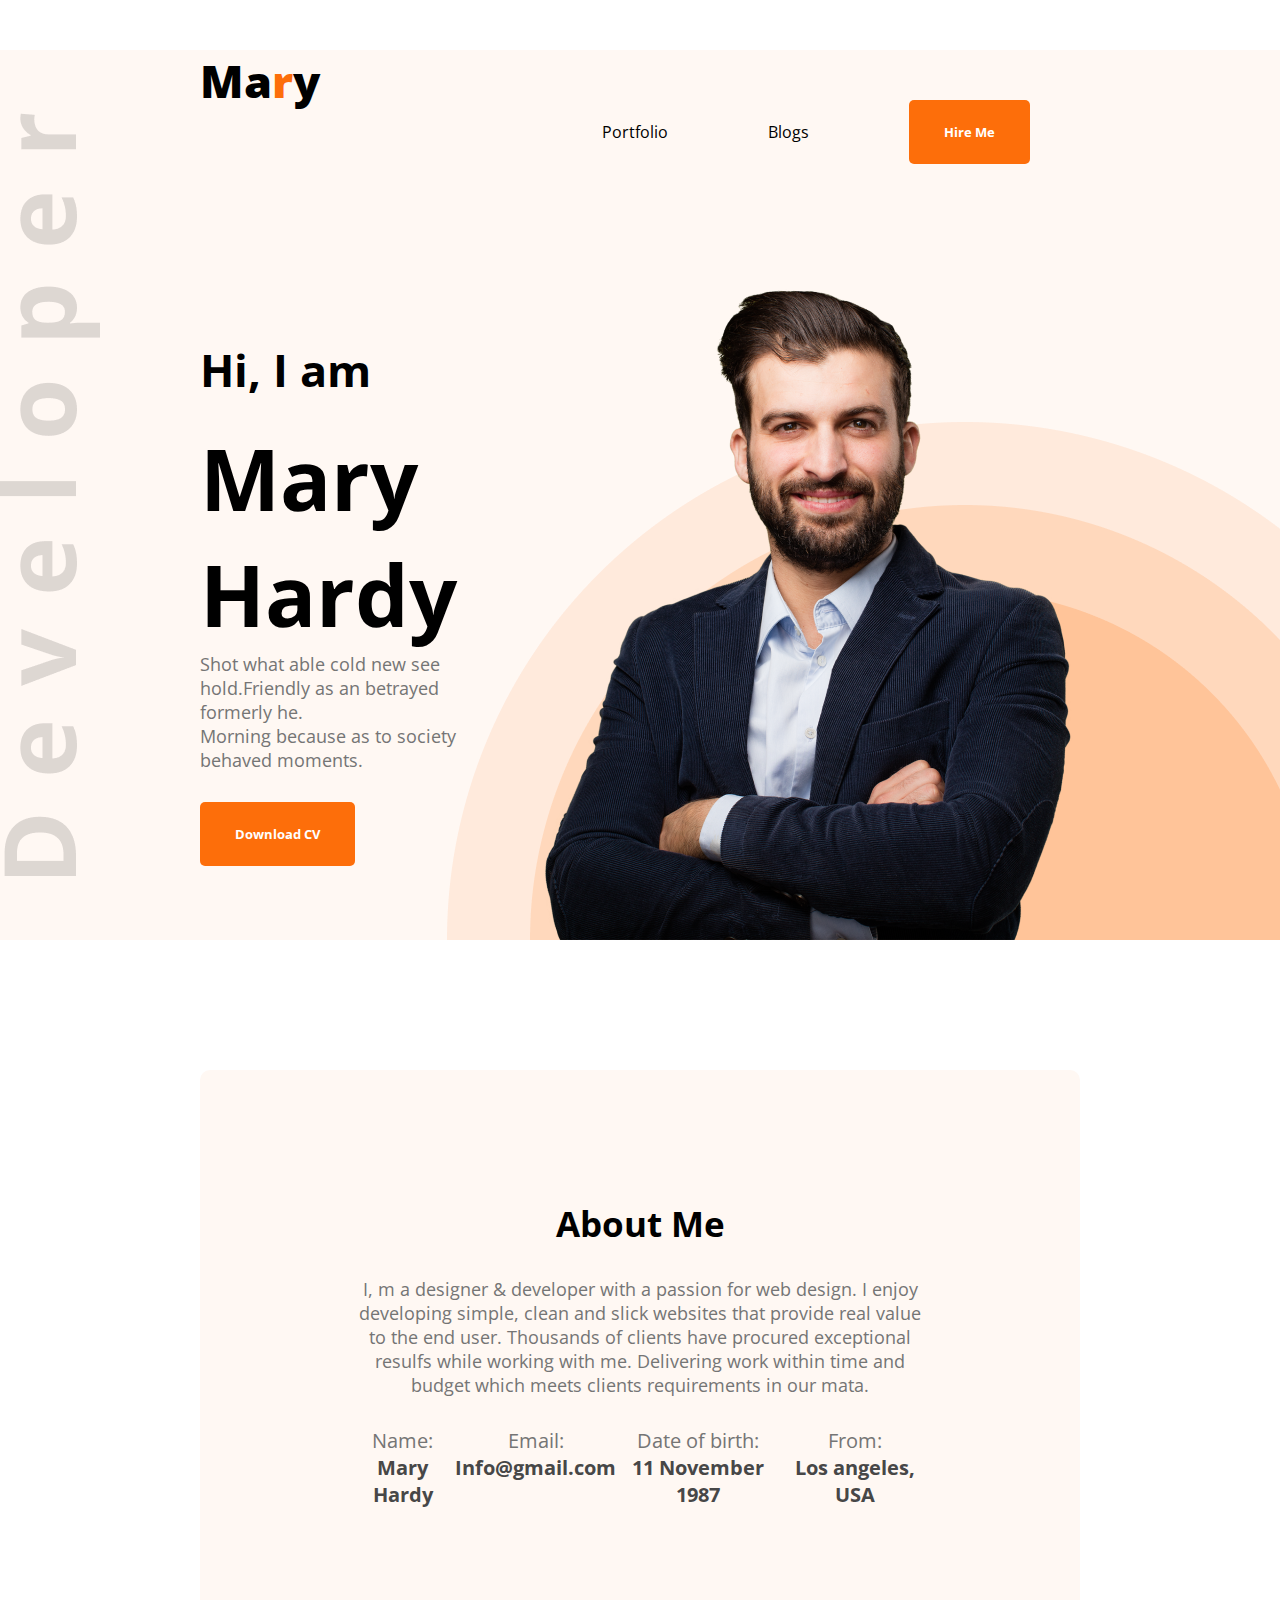
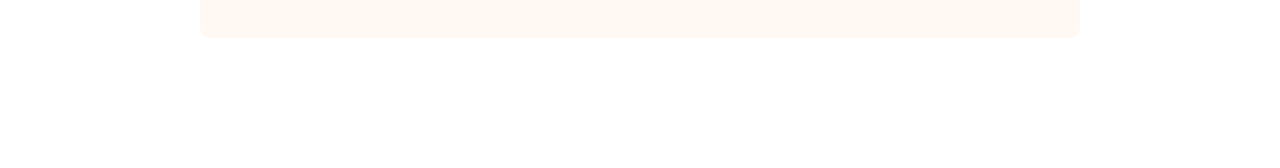
==== Developer-portfolio/index.html @ dce2c142 "added header and about secttion" ====
<!DOCTYPE html>
<html lang="en">
<head>
    <meta charset="UTF-8">
    <meta http-equiv="X-UA-Compatible" content="IE=edge">
    <meta name="viewport" content="width=device-width, initial-scale=1.0">
    <title>Developer Portfolio</title>
    <link rel="stylesheet" href="Portfolio/style.css">
    <link rel="preconnect" href="https://fonts.googleapis.com">
    <link rel="preconnect" href="https://fonts.gstatic.com" crossorigin>
    <link href="https://fonts.googleapis.com/css2?family=Open+Sans&display=swap" rel="stylesheet">
</head>
<body>
    <header class="headers">
        <nav>
            <h2 class="nav-titel">Ma<span class="text-praimary">r</span>y</h2>
                <ul>
                    <li>Portfolio</li>
                    <li>Blogs</li>
                    <li><button class="btn-primary">Hire Me</button></li>
                </ul>
        </nav>
        <!-- <   !-- header banner --> 
            <div class="banner">
                <div>
                    <h3 class="baner-sub-titel">Hi, I am</h3>
                    <h1 class="banner-titel">Mary Hardy</h1>
                    <p class="banner-description">Shot what able cold new see hold.Friendly as an betrayed formerly he. <br> Morning because as to society behaved moments.</p>
                    <button class="btn-primary">Download CV</button>
                </div>
                <img src="images/hardy.png" alt="">
            </div>
    </header>
    <main>
        <section class="about">
            <h3 class="section-title">About Me</h3>
            <p class="section-description">I, m a designer & developer with a passion for web design. I enjoy developing simple, clean and slick websites that provide real value to the end user. Thousands of clients have procured exceptional resulfs while working with me. Delivering work within time and budget which meets clients requirements in our mata.</p>
            <div class="about-info-container">
                <div class="about-info">
                    <p class="info-titel">Name:</p>
                    <p class="info-description">Mary Hardy</p>
                </div>
                <div class="about-info">
                    <p class="info-titel">Email:</p>
                    <p class="info-description">Info@gmail.com</p>
                </div>
                <div class="about-info">
                    <p class="info-titel">Date of birth:</p>
                    <p class="info-description">11 November 1987</p>
                </div>
                <div class="about-info">
                    <p class="info-titel">From:</p>
                    <p class="info-description">Los angeles, USA</p>
                </div>
            </div>
        </section>
    </main>
    <footer>

    </footer>
</body>
</html>
---- Developer-portfolio/Portfolio/style.css ----
* {
    margin: 0;
    font-family: 'Open Sans', sans-serif;
}

.headers {
    background: #FFF8F3;
    background-image: url(../images/header_bg.png), url(../images/developer.png);
    background-repeat: no-repeat;
    background-position: bottom right, left;
}


/* header and navigation styles  */
.text-praimary {
    color: #FD6E0A;
}

.btn-primary {
    color: #FFFFFF;
    font-style: normal;
    font-weight: 700;
    border: 0px;
    padding: 18px 35px;
    height: 64px;
    border-radius: 5px;
    background: #FD6E0A;
}


nav {
    display: flex;
    justify-content: space-between;
    margin: 50px 200px;
}

.nav-titel {
    font-weight: 800;
    font-size: 45px;
}

nav ul {
    display: flex;
    align-items: center;
}

nav li {
    list-style: none;
    margin: 50px;
}

/* banner styles */
.banner {
    display: flex;
    align-items: center;
    margin: 0 200px;
}

.banner-titel {
    font-weight: 700;
    font-size: 85px;
}

.baner-sub-titel {
    font-weight: 600px;
    font-size: 45px;
    margin-bottom: 20px;
}

.banner-description {
    color: #757575;
    font-weight: 400;
    font-size: 18px;
    margin-bottom: 30px;
}

/* main section */
main {
    max-width: 1140px;
    margin: 0 auto;
}

/* about section styles */
.about {
    margin: 130px;
    background: #FFF8F3;
    border-radius: 10px;
    padding: 130px 150px;
    text-align: center;
}

.section-title {
    font-weight: 700;
    font-size: 35px;
    margin-bottom: 30px;
}

.section-description {
    color: #757575;
    font-size: 18px;
    margin-bottom: 30px;
}

.about-info-container {
    display: flex;
    justify-content: space-around;
}

.info-titel {
    font-size: 20px;
    color: #757575;
}

.info-description {
    font-weight: 700;
    font-size: 20px;
    color: #474747;
}
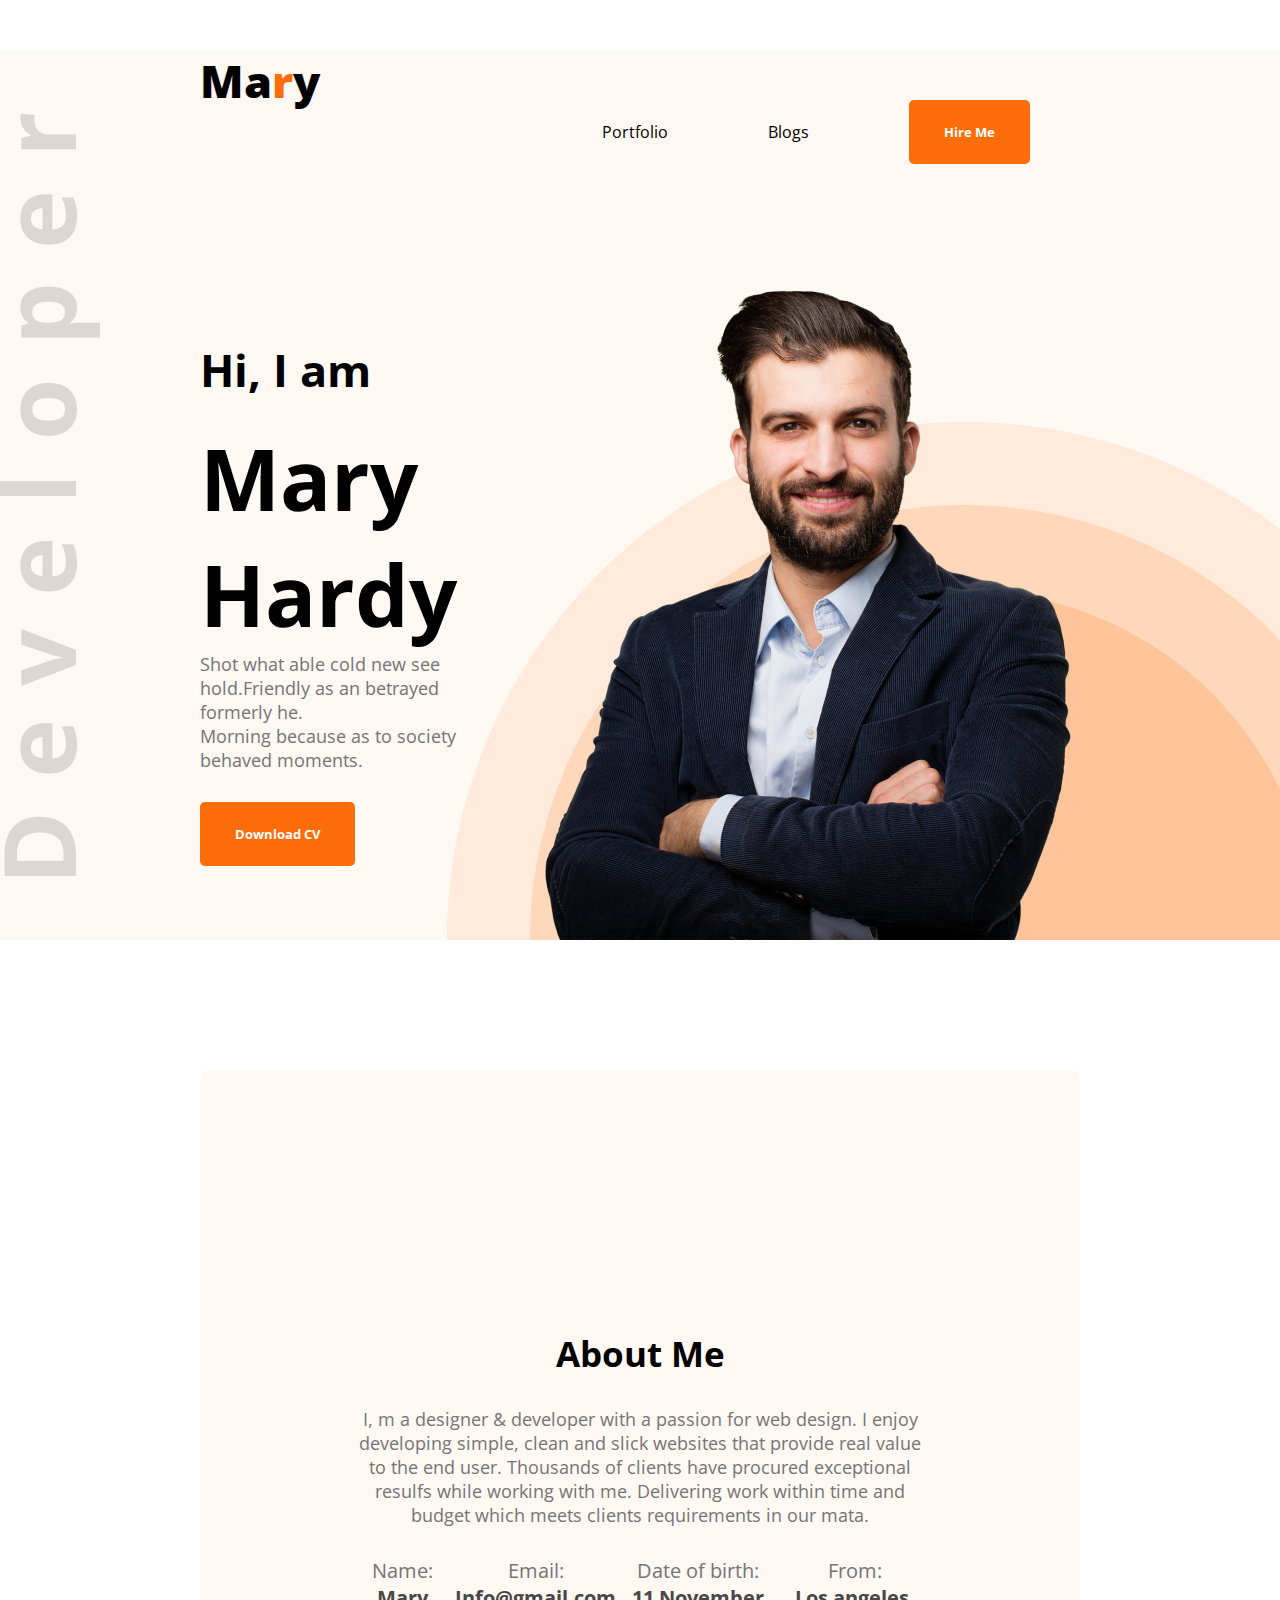
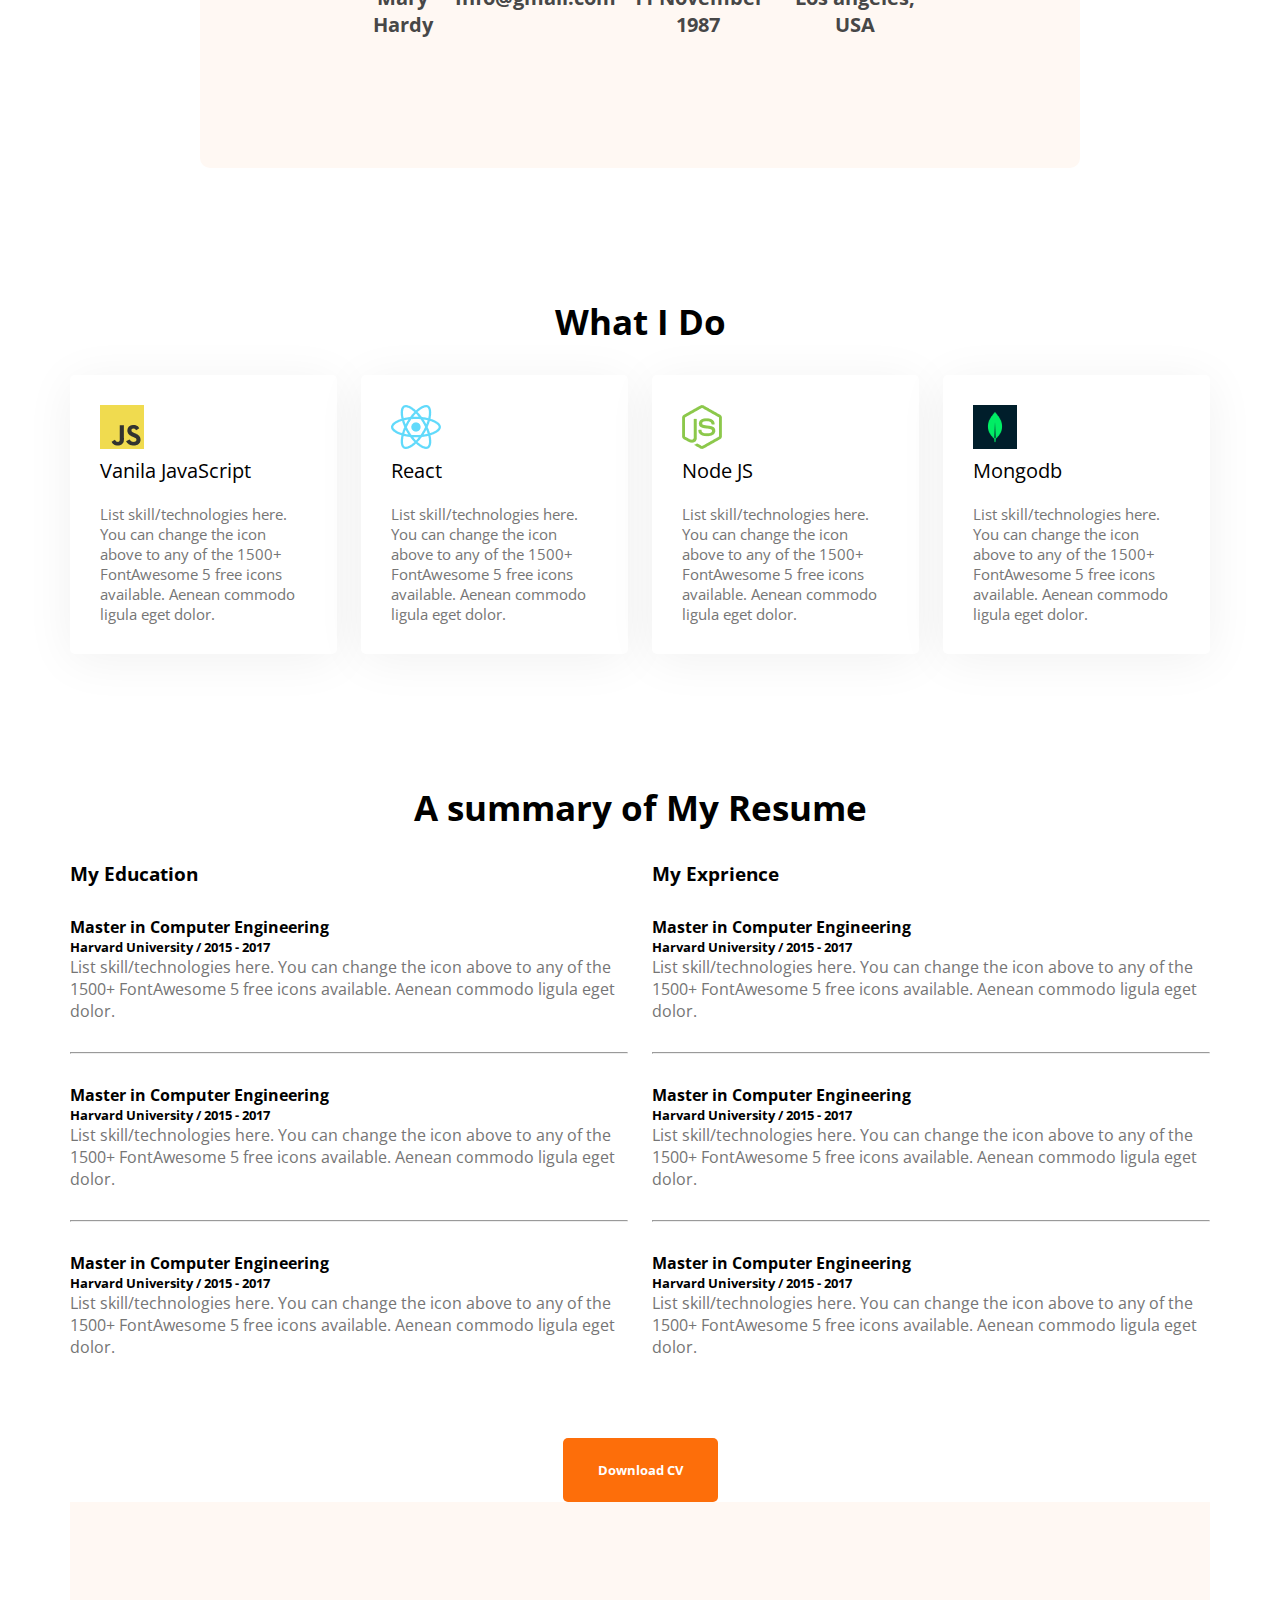
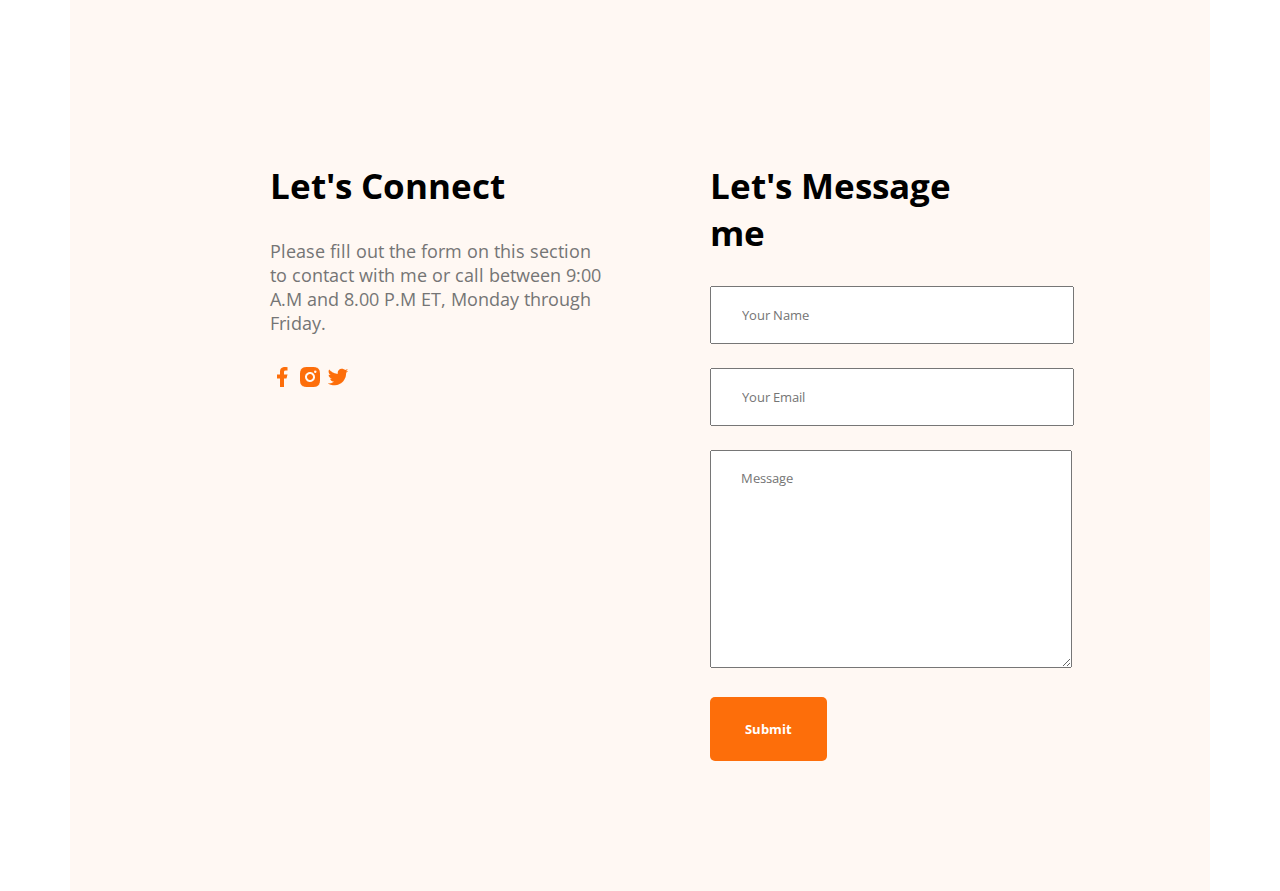
==== commit 96738eb0: "last commit" ====
--- a/Developer-portfolio/index.html
+++ b/Developer-portfolio/index.html
@@ -54,6 +54,114 @@
                 </div>
             </div>
         </section>
+        <!-- what i do section -->
+        <section class="what-i-do">
+            <h3 class="section-title">What I Do</h3>
+            <div class="skills-container">
+                <div class="skill">
+                    <img src="images/icons/js.png" alt="">
+                    <p class="skill-title">Vanila JavaScript</p>
+                    <p class="skill-description">List skill/technologies here. You can change the icon above to any of the 1500+ FontAwesome 5 free icons available. Aenean commodo ligula eget dolor.</p>
+                </div>
+                <div class="skill">
+                    <img src="images/icons/react.png" alt="">
+                    <p class="skill-title">React</p>
+                    <p class="skill-description">List skill/technologies here. You can change the icon above to any of the 1500+ FontAwesome 5 free icons available. Aenean commodo ligula eget dolor.</p>
+                </div>
+                <div class="skill">
+                    <img src="images/icons/nodejs.png" alt="">
+                    <p class="skill-title">Node JS</p>
+                    <p class="skill-description">List skill/technologies here. You can change the icon above to any of the 1500+ FontAwesome 5 free icons available. Aenean commodo ligula eget dolor.</p>
+                </div>
+                <div class="skill">
+                    <img src="images/icons/mongo.png" alt="">
+                    <p class="skill-title">Mongodb</p>
+                    <p class="skill-description">List skill/technologies here. You can change the icon above to any of the 1500+ FontAwesome 5 free icons available. Aenean commodo ligula eget dolor.</p>
+                </div>
+            </div>
+        </section>
+        <!-- resumi section -->
+        <section class="resumi">
+                <h3 class="section-title">A summary of My Resume</h3>
+                <div class="resumi-content">
+                    <div>
+                        <h3 class="resumi-title">My Education</h3>
+                        <div class="resumi-item">
+                            <h4 class="title">Master in Computer Engineering</h4>
+                            <h5 class="sub-title">Harvard University / 2015 - 2017</h5>
+                            <p class="description">List skill/technologies here. You can change the icon above 
+                                to any of the 1500+ FontAwesome 5 free icons available. Aenean commodo ligula eget dolor.</p>
+                        </div>
+                        <hr>
+                        <div class="resumi-item">
+                            <h4 class="title">Master in Computer Engineering</h4>
+                            <h5 class="sub-title">Harvard University / 2015 - 2017</h5>
+                            <p class="description">List skill/technologies here. You can change the icon above 
+                                to any of the 1500+ FontAwesome 5 free icons available. Aenean commodo ligula eget dolor.</p>
+                        </div>
+                        <hr>
+                        <div class="resumi-item">
+                            <h4 class="title">Master in Computer Engineering</h4>
+                            <h5 class="sub-title">Harvard University / 2015 - 2017</h5>
+                            <p class="description">List skill/technologies here. You can change the icon above 
+                                to any of the 1500+ FontAwesome 5 free icons available. Aenean commodo ligula eget dolor.</p>
+                        </div>
+                    </div>
+                    <div>
+                        <h3 class="resumi-title">My Exprience</h3>
+                        <div class="resumi-item">
+                            <h4 class="title">Master in Computer Engineering</h4>
+                            <h5 class="sub-title">Harvard University / 2015 - 2017</h5>
+                            <p class="description">List skill/technologies here. You can change the icon above 
+                                to any of the 1500+ FontAwesome 5 free icons available. Aenean commodo ligula eget dolor.</p>
+                        </div>
+                        <hr>
+                        <div class="resumi-item">
+                            <h4 class="title">Master in Computer Engineering</h4>
+                            <h5 class="sub-title">Harvard University / 2015 - 2017</h5>
+                            <p class="description">List skill/technologies here. You can change the icon above 
+                                to any of the 1500+ FontAwesome 5 free icons available. Aenean commodo ligula eget dolor.</p>
+                        </div>
+                        <hr>
+                        <div class="resumi-item">
+                            <h4 class="title">Master in Computer Engineering</h4>
+                            <h5 class="sub-title">Harvard University / 2015 - 2017</h5>
+                            <p class="description">List skill/technologies here. You can change the icon above 
+                                to any of the 1500+ FontAwesome 5 free icons available. Aenean commodo ligula eget dolor.</p>
+                        </div>
+                    </div>
+                </div>
+                <div class="resumi-button">
+                    <button class="btn-primary">Download CV</button>
+                </div>
+        </section>
+        <!-- contact section -->
+        <section class="contact">
+            <div>
+                <h3 class="section-title">Let's Connect</h3>
+                <p class="section-description">
+                    Please fill out the form on this section to contact with me or call between 9:00 A.M and 8.00 P.M ET, Monday through Friday.
+                </p>
+                <a href="">
+                    <img src="images/icons/facebook.png" alt="">
+                </a>
+                <a href="">
+                    <img src="images/icons/insta.png" alt="">
+                </a>
+                <a href="">
+                    <img src="images/icons/twitter.png" alt="">
+                </a>
+            </div>
+            <div>
+                <h3 class="section-title">Let's Message me</h3>
+                <form action="">
+                    <input type="text" name="" id="" placeholder="Your Name">
+                    <input type="email" name="" id="" placeholder="Your Email">
+                    <textarea name="" id="" cols="30" rows="10" placeholder="Message"></textarea>
+                    <input class="btn-primary" type="submit" value="Submit">
+                </form>
+            </div>
+        </section>
     </main>
     <footer>
 
--- a/Developer-portfolio/Portfolio/style.css
+++ b/Developer-portfolio/Portfolio/style.css
@@ -90,6 +90,7 @@
 }
 
 .section-title {
+    text-align: center;
     font-weight: 700;
     font-size: 35px;
     margin-bottom: 30px;
@@ -115,4 +116,89 @@
     font-weight: 700;
     font-size: 20px;
     color: #474747;
+}
+
+/* what i do styles */
+.what-i-do {
+    margin-top: 130px;
+}
+
+.skills-container {
+    display: flex;
+    gap: 24px;
+}
+
+.skill {
+    background: #FFFFFF;
+    box-shadow: 0px 6px 50px rgba(0, 0, 0, 0.06);
+    border-radius: 5px;
+    padding: 30px;
+}
+
+.skill-title {
+    font-weight: 700px;
+    font-size: 20px;
+    margin-top: 3px;
+    margin-bottom: 20px;
+}
+
+.skill-description {
+    font-weight: 400;
+    font-size: 15px;
+    color: #757575;
+}
+
+.section-title {
+    margin-top: 130px;
+
+}
+
+/* resumi styles */
+.resumi-content {
+    display: flex;
+    gap: 24px;
+}
+
+.resumi .titel {
+    font-weight: 700;
+    font-size: 25px;
+    color: #474747;
+    margin-bottom: 10px;
+}
+.resumi-item{
+    margin-bottom: 30px;
+    margin-top: 30px;
+}
+
+.resumi .sub-titel{
+    color: #757575;
+    font-weight: 600;
+    font-size: 20px;
+    margin-bottom: 20px;
+}
+
+.resumi .description {
+    color: #757575;
+}
+.resumi-button{
+    margin-top: 50px;
+    text-align: center;
+}
+/* contact styles */
+.contact .section-title{
+    text-align: left;
+}
+.contact{
+    display: flex;
+    gap: 100px;
+    background: #FFF8F3;
+    padding: 130px 200px;
+}
+.contact input[type="text"], input[type="email"], textarea{
+    margin-bottom: 24px;
+    width: 100%;
+    padding: 18px 30px;
+}
+.contact a{
+text-decoration: none;
 }